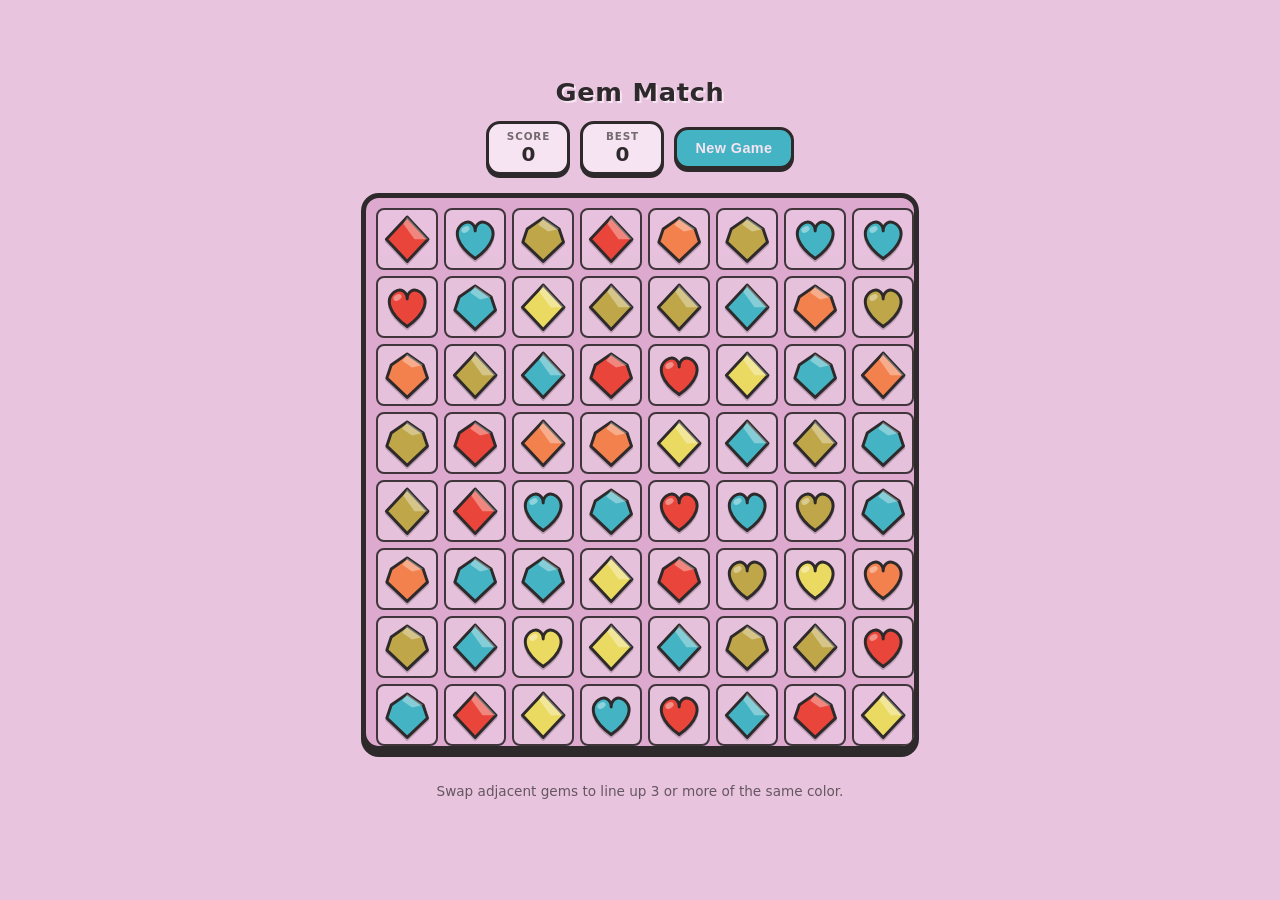
==== gem-match/index.html @ 84adda50 "Add gh-pages: consolidated site linking all four games Landing page plus each of the four game branc" ====
<!DOCTYPE html>
<html lang="en">
<head>
<meta charset="UTF-8" />
<meta name="viewport" content="width=device-width, initial-scale=1, maximum-scale=1, minimum-scale=1, user-scalable=no, viewport-fit=cover" />
<meta name="mobile-web-app-capable" content="yes" />
<meta name="apple-mobile-web-app-capable" content="yes" />
<meta name="apple-mobile-web-app-status-bar-style" content="black-translucent" />
<meta name="theme-color" content="#E8C4DE" />
<title>Puzzlers &mdash; Gem Match</title>
<link rel="stylesheet" href="css/style.css" />
</head>
<body>
<div id="app">

  <header class="hud">
    <h1 class="title">Gem Match</h1>
    <div class="pill pill--score" aria-label="Score panel">
      <span class="pill__label">SCORE</span>
      <span class="pill__value" id="scoreValue">0</span>
    </div>
    <div class="pill pill--best" aria-label="Best score panel">
      <span class="pill__label">BEST</span>
      <span class="pill__value" id="bestValue">0</span>
    </div>
    <button class="btn" id="newGameBtn" type="button">New Game</button>
  </header>

  <main class="board-wrap">
    <div class="board" id="board" role="grid" aria-label="Match-3 gem board"></div>
    <div class="board-message" id="boardMessage" hidden></div>
  </main>

  <footer class="foot">
    <p>Swap adjacent gems to line up 3 or more of the same color.</p>
  </footer>

</div>
<script src="js/game.js"></script>
</body>
</html>
---- gem-match/css/style.css ----
/* ===========================================================
   Gem Match — palette
   =========================================================== */
:root {
  --tomato-red:     #E9453A;
  --squash-orange:  #F3814D;
  --marigold-yellow:#EBDA61;
  --sky-teal:       #44B4C4;
  --olive-vine:     #BFA749;

  --blush-pink:     #E8C4DE;
  --ink-outline:    #2E292B;

  --blush-pink-deep: #DDA9CF;
  --paper:          #F7E4F2;

  --cell-size: min(11.5vw, 11.5vh, 68px);
  --board-gap: 6px;
  --board-pad: 10px;
}

* { box-sizing: border-box; }
[hidden] { display: none !important; }

html, body {
  margin: 0;
  padding: 0;
  min-height: 100%;
  overscroll-behavior: none;
  background: var(--blush-pink);
  color: var(--ink-outline);
  font-family: "Baloo 2", "Trebuchet MS", "Segoe UI", system-ui, sans-serif;
  -webkit-tap-highlight-color: transparent;
  -webkit-touch-callout: none;
  user-select: none;
  /* pan-y (not none): lets the page scroll on cramped screens instead of
     clipping content, while the board/gems below opt out with their own
     touch-action:none so dragging a gem never scrolls the page. */
  touch-action: pan-y;
  overflow-x: hidden;
}

#app {
  min-height: 100vh;
  min-height: 100dvh;
  display: flex;
  flex-direction: column;
  align-items: center;
  justify-content: center;
  gap: 18px;
  padding: 18px 12px 28px;
  padding-top: calc(18px + env(safe-area-inset-top, 0px));
  padding-bottom: calc(28px + env(safe-area-inset-bottom, 0px));
  padding-left: calc(12px + env(safe-area-inset-left, 0px));
  padding-right: calc(12px + env(safe-area-inset-right, 0px));
  box-sizing: border-box;
}

/* ---------- HUD ---------- */
.hud {
  display: flex;
  align-items: center;
  flex-wrap: wrap;
  justify-content: center;
  gap: 10px;
  max-width: 560px;
  width: 100%;
}

.title {
  width: 100%;
  text-align: center;
  margin: 0 0 4px;
  font-size: 1.6rem;
  letter-spacing: 0.03em;
  color: var(--ink-outline);
  text-shadow: 2px 2px 0 var(--paper);
}

.pill {
  display: flex;
  flex-direction: column;
  align-items: center;
  min-width: 84px;
  padding: 6px 14px;
  background: var(--paper);
  border: 3px solid var(--ink-outline);
  border-radius: 14px;
  box-shadow: 0 3px 0 var(--ink-outline);
}

.pill__label {
  font-size: 0.65rem;
  font-weight: 700;
  letter-spacing: 0.08em;
  color: var(--ink-outline);
  opacity: 0.65;
}

.pill__value {
  font-size: 1.25rem;
  font-weight: 800;
  color: var(--ink-outline);
  font-variant-numeric: tabular-nums;
}

.btn {
  padding: 10px 18px;
  font-size: 0.9rem;
  font-weight: 700;
  letter-spacing: 0.03em;
  color: var(--paper);
  background: var(--sky-teal);
  border: 3px solid var(--ink-outline);
  border-radius: 14px;
  box-shadow: 0 3px 0 var(--ink-outline);
  cursor: pointer;
}
.btn:active {
  transform: translateY(2px);
  box-shadow: 0 1px 0 var(--ink-outline);
}

/* ---------- Board ---------- */
.board-wrap {
  position: relative;
}

.board {
  position: relative;
  display: block;
  overflow: hidden;
  touch-action: none;
  background: var(--blush-pink-deep);
  border: 5px solid var(--ink-outline);
  border-radius: 18px;
  padding: var(--board-pad);
  box-shadow: 0 6px 0 var(--ink-outline);
}

/* grid line cells drawn under the gems, gives the "ink outline on the grid" look */
.cell {
  position: absolute;
  border: 2px solid var(--ink-outline);
  border-radius: 8px;
  background: var(--blush-pink);
  opacity: 0.9;
}

.cell.is-selected {
  background: var(--paper);
  box-shadow: inset 0 0 0 3px var(--ink-outline);
}

.cell.is-hint {
  animation: hint-pulse 1s ease-in-out infinite;
}

@keyframes hint-pulse {
  0%, 100% { box-shadow: inset 0 0 0 0 rgba(46,41,43,0); }
  50%      { box-shadow: inset 0 0 0 3px rgba(46,41,43,0.35); }
}

/* ---------- Gems ---------- */
.gem {
  position: absolute;
  display: flex;
  align-items: center;
  justify-content: center;
  width: var(--cell-size);
  height: var(--cell-size);
  transition: transform 220ms cubic-bezier(.35,1.6,.6,1), opacity 160ms ease, left 220ms cubic-bezier(.35,1.6,.6,1), top 220ms cubic-bezier(.35,1.6,.6,1);
  cursor: pointer;
  touch-action: none;
  -webkit-touch-callout: none;
  -webkit-user-drag: none;
  will-change: left, top, transform, opacity;
}

.gem svg {
  width: 78%;
  height: 78%;
  filter: drop-shadow(0 2px 0 rgba(46,41,43,0.25));
  transition: transform 140ms ease;
}

.gem.is-selected svg {
  transform: scale(1.12);
}

.gem.is-matched {
  transform: scale(0);
  opacity: 0;
  transition: transform 220ms ease-in, opacity 220ms ease-in;
}

.gem.is-spawning {
  opacity: 0;
}

.gem.is-invalid svg {
  animation: shake 320ms ease;
}

@keyframes shake {
  0%, 100% { transform: translateX(0); }
  25%      { transform: translateX(-6%); }
  75%      { transform: translateX(6%); }
}

/* ---------- Board message overlay ---------- */
.board-message {
  position: absolute;
  inset: 0;
  display: flex;
  align-items: center;
  justify-content: center;
  background: rgba(232, 196, 222, 0.9);
  border: 5px solid var(--ink-outline);
  border-radius: 18px;
  font-size: 1.3rem;
  font-weight: 800;
  color: var(--ink-outline);
  text-align: center;
  padding: 20px;
}

.foot {
  max-width: 480px;
  text-align: center;
  opacity: 0.7;
  font-size: 0.85rem;
}

/* ---------- small / short screens (phones, phone landscape) ---------- */
@media (max-width: 420px) {
  .title { font-size: 1.3rem; }
  .pill { min-width: 68px; padding: 5px 10px; }
  .btn { padding: 8px 14px; font-size: 0.82rem; }
}

@media (max-height: 480px) {
  #app { gap: 8px; padding-top: calc(8px + env(safe-area-inset-top, 0px)); padding-bottom: calc(8px + env(safe-area-inset-bottom, 0px)); }
  .title { font-size: 1.05rem; margin-bottom: 0; }
  .foot { font-size: 0.7rem; }
  .foot p { margin: 2px 0; }
}

/* Very short viewports (phone landscape): the title and footer help text
   are nice-to-haves, not load-bearing — drop them first to keep the whole
   board on screen instead of clipped or scrolled. */
@media (max-height: 360px) {
  #app { gap: 4px; }
  .title { display: none; }
  .foot { display: none; }
  .pill { padding: 2px 8px; min-width: 0; }
  .pill__label { font-size: 0.55rem; }
  .pill__value { font-size: 0.95rem; }
  .btn { padding: 5px 10px; font-size: 0.72rem; }
}
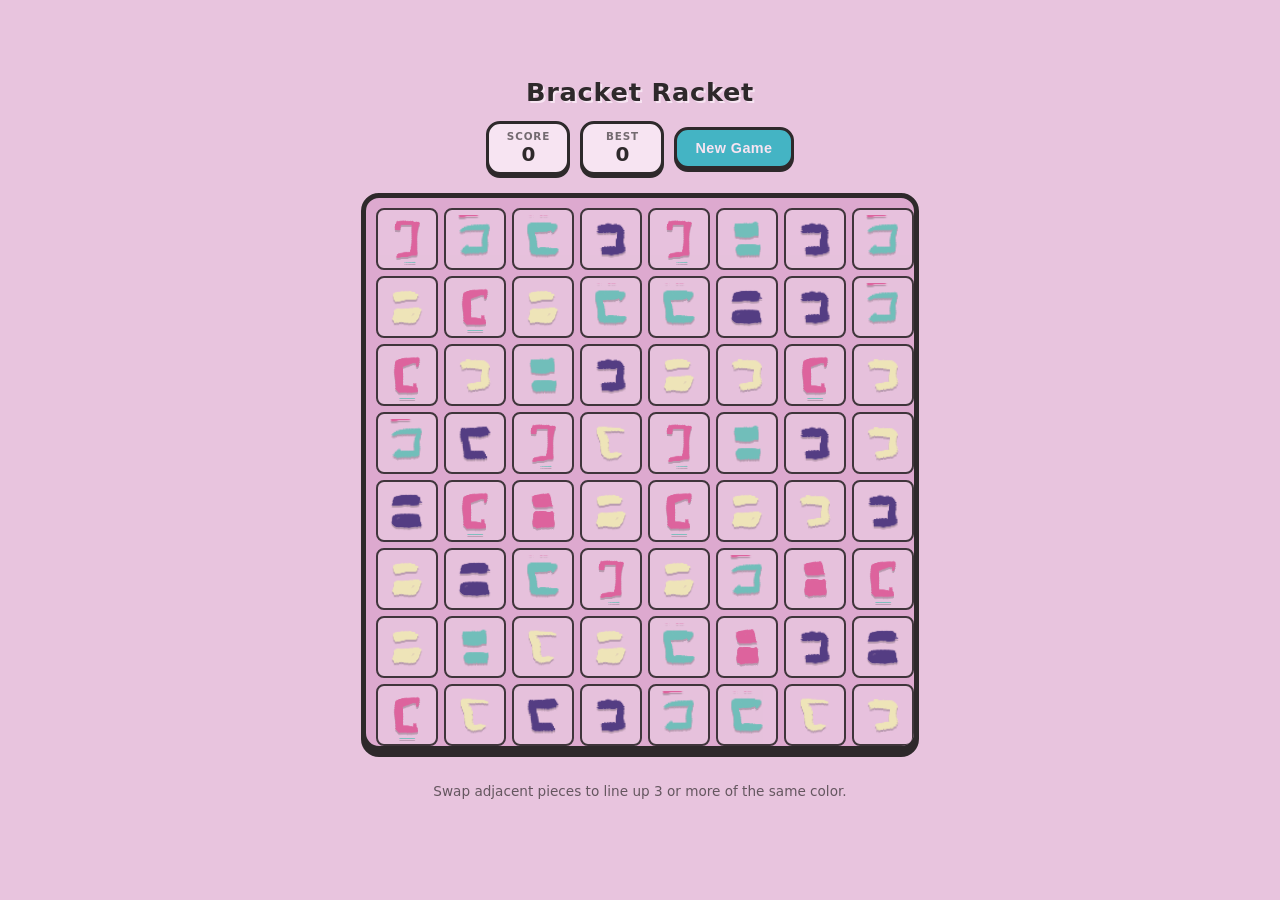
==== commit 21060f7e: "Rename Gem Match to Bracket Racket The game's shapes changed to tab/bracket marks, so "Gem Match" no" ====
--- a/gem-match/index.html
+++ b/gem-match/index.html
@@ -7,14 +7,14 @@
 <meta name="apple-mobile-web-app-capable" content="yes" />
 <meta name="apple-mobile-web-app-status-bar-style" content="black-translucent" />
 <meta name="theme-color" content="#E8C4DE" />
-<title>Puzzlers &mdash; Gem Match</title>
+<title>Puzzlers &mdash; Bracket Racket</title>
 <link rel="stylesheet" href="css/style.css" />
 </head>
 <body>
 <div id="app">
 
   <header class="hud">
-    <h1 class="title">Gem Match</h1>
+    <h1 class="title">Bracket Racket</h1>
     <div class="pill pill--score" aria-label="Score panel">
       <span class="pill__label">SCORE</span>
       <span class="pill__value" id="scoreValue">0</span>
@@ -27,12 +27,12 @@
   </header>
 
   <main class="board-wrap">
-    <div class="board" id="board" role="grid" aria-label="Match-3 gem board"></div>
+    <div class="board" id="board" role="grid" aria-label="Match-3 board"></div>
     <div class="board-message" id="boardMessage" hidden></div>
   </main>
 
   <footer class="foot">
-    <p>Swap adjacent gems to line up 3 or more of the same color.</p>
+    <p>Swap adjacent pieces to line up 3 or more of the same color.</p>
   </footer>
 
 </div>
--- a/gem-match/css/style.css
+++ b/gem-match/css/style.css
@@ -1,5 +1,5 @@
 /* ===========================================================
-   Gem Match — palette
+   Bracket Racket — palette
    =========================================================== */
 :root {
   --tomato-red:     #E9453A;
@@ -177,14 +177,17 @@
   will-change: left, top, transform, opacity;
 }
 
-.gem svg {
+.gem__art {
   width: 78%;
   height: 78%;
+  background-repeat: no-repeat;
+  background-position: center;
+  background-size: contain;
   filter: drop-shadow(0 2px 0 rgba(46,41,43,0.25));
   transition: transform 140ms ease;
 }
 
-.gem.is-selected svg {
+.gem.is-selected .gem__art {
   transform: scale(1.12);
 }
 
@@ -198,7 +201,7 @@
   opacity: 0;
 }
 
-.gem.is-invalid svg {
+.gem.is-invalid .gem__art {
   animation: shake 320ms ease;
 }
 
